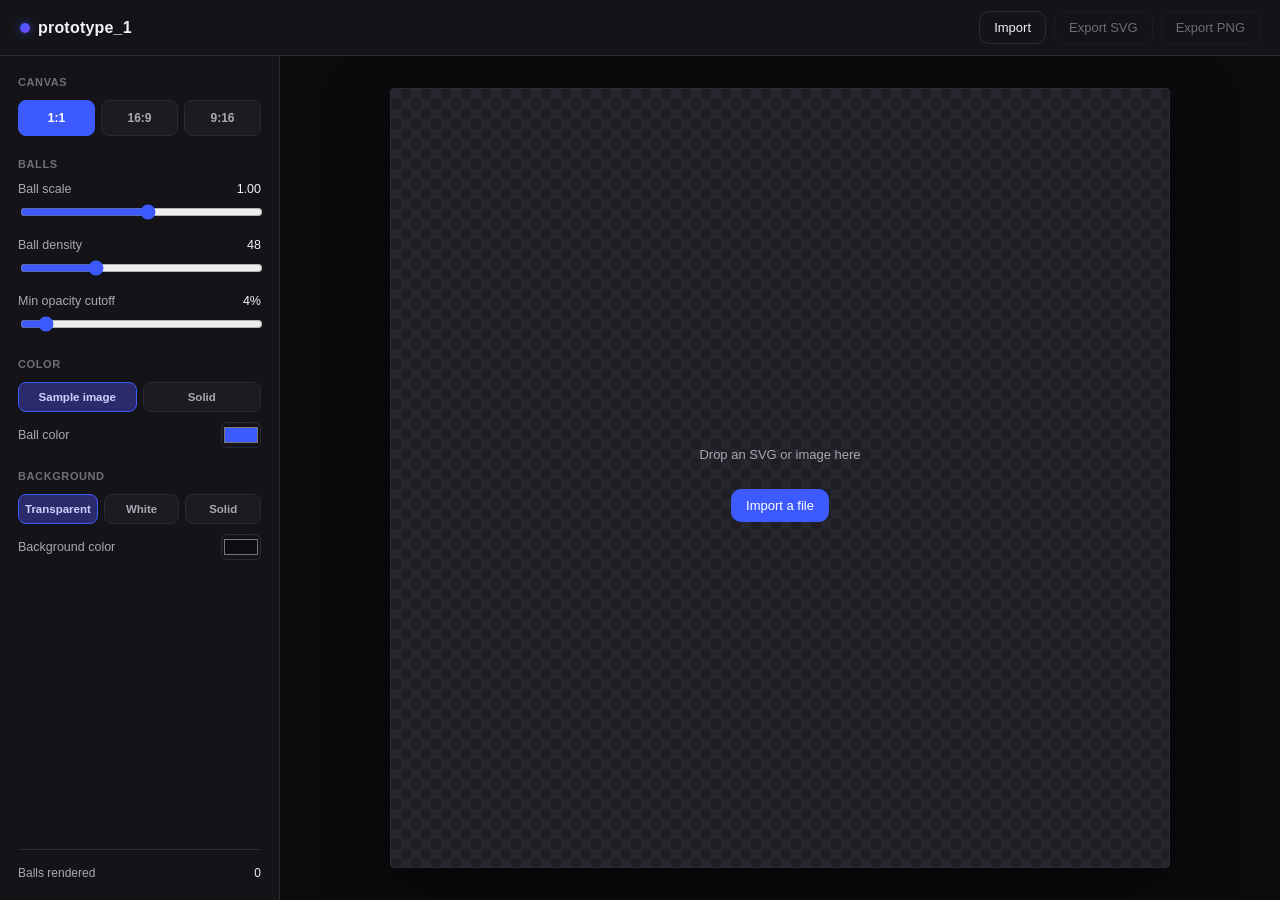
==== index.html @ d460faf8 "title fix" ====
<!doctype html>
<html lang="en">

<head>
  <meta charset="UTF-8" />
  <meta name="viewport" content="width=device-width, initial-scale=1.0" />
  <title>tool_1</title>
  <link rel="stylesheet" href="css/style.css" />
</head>

<body>
  <div class="app">
    <header class="topbar">
      <div class="brand">
        <span class="brand-dot"></span>
        <span class="brand-name">prototype_1</span>
      </div>
      <div class="topbar-actions">
        <button id="btn-import" class="btn btn-ghost">Import</button>
        <input id="file-input" type="file" accept=".svg,image/svg+xml,image/png,image/jpeg,image/webp" hidden />
        <button id="btn-export-svg" class="btn btn-ghost" disabled>Export SVG</button>
        <button id="btn-export-png" class="btn btn-ghost" disabled>Export PNG</button>
      </div>
    </header>

    <div class="workspace">
      <aside class="panel">
        <section class="panel-group">
          <h3>Canvas</h3>
          <div class="ratio-select" id="ratio-select">
            <button class="ratio-btn active" data-ratio="1:1">1:1</button>
            <button class="ratio-btn" data-ratio="16:9">16:9</button>
            <button class="ratio-btn" data-ratio="9:16">9:16</button>
          </div>
        </section>

        <section class="panel-group">
          <h3>Balls</h3>

          <label class="field">
            <div class="field-label">
              <span>Ball scale</span>
              <span class="field-value" id="val-scale">1.00</span>
            </div>
            <input type="range" id="ctrl-scale" min="0.1" max="1.8" step="0.01" value="1" />
          </label>

          <label class="field">
            <div class="field-label">
              <span>Ball density</span>
              <span class="field-value" id="val-density">48</span>
            </div>
            <input type="range" id="ctrl-density" min="4" max="150" step="1" value="48" />
          </label>

          <label class="field">
            <div class="field-label">
              <span>Min opacity cutoff</span>
              <span class="field-value" id="val-threshold">4%</span>
            </div>
            <input type="range" id="ctrl-threshold" min="0" max="50" step="1" value="4" />
          </label>
        </section>

        <section class="panel-group">
          <h3>Color</h3>
          <div class="segmented" id="color-mode">
            <button class="segmented-btn active" data-mode="sample">Sample image</button>
            <button class="segmented-btn" data-mode="solid">Solid</button>
          </div>
          <label class="field field-inline" id="solid-color-field" hidden>
            <span>Ball color</span>
            <input type="color" id="ctrl-color" value="#3d5afe" />
          </label>
        </section>

        <section class="panel-group">
          <h3>Background</h3>
          <div class="segmented" id="bg-mode">
            <button class="segmented-btn active" data-mode="transparent">Transparent</button>
            <button class="segmented-btn" data-mode="white">White</button>
            <button class="segmented-btn" data-mode="solid">Solid</button>
          </div>
          <label class="field field-inline" id="bg-color-field" hidden>
            <span>Background color</span>
            <input type="color" id="ctrl-bg-color" value="#0e0e12" />
          </label>
        </section>

        <section class="panel-group panel-group-footer">
          <div class="stat-row">
            <span>Balls rendered</span>
            <span id="stat-count">0</span>
          </div>
        </section>
      </aside>

      <main class="stage">
        <div class="stage-frame" id="stage-frame">
          <div class="empty-state" id="empty-state">
            <p>Drop an SVG or image here</p>
            <button id="btn-import-empty" class="btn btn-primary">Import a file</button>
          </div>
          <svg id="output-svg" xmlns="http://www.w3.org/2000/svg"></svg>
        </div>
      </main>
    </div>
  </div>

  <script src="js/app.js"></script>
</body>

</html>
---- css/style.css ----
:root {
  --bg-0: #0b0b0e;
  --bg-1: #141418;
  --bg-2: #1b1b21;
  --border: #2a2a32;
  --text-0: #f2f2f5;
  --text-1: #a8a8b3;
  --text-2: #6f6f7a;
  --accent: #3d5afe;
  --accent-text: #ffffff;
  --radius: 10px;
  --checker-a: #1e1e24;
  --checker-b: #26262e;
  font-family: -apple-system, "Segoe UI", Inter, Roboto, Helvetica, Arial, sans-serif;
}

* { box-sizing: border-box; }

html, body {
  height: 100%;
  margin: 0;
  background: var(--bg-0);
  color: var(--text-0);
}

.app {
  display: flex;
  flex-direction: column;
  height: 100vh;
}

/* Topbar */
.topbar {
  display: flex;
  align-items: center;
  justify-content: space-between;
  padding: 0 20px;
  height: 56px;
  flex: 0 0 auto;
  border-bottom: 1px solid var(--border);
  background: var(--bg-1);
}

.brand {
  display: flex;
  align-items: center;
  gap: 8px;
  font-weight: 600;
  letter-spacing: 0.2px;
}

.brand-dot {
  width: 10px;
  height: 10px;
  border-radius: 50%;
  background: linear-gradient(135deg, #3d5afe, #7c4dff);
  box-shadow: 0 0 10px rgba(61, 90, 254, 0.6);
}

.topbar-actions {
  display: flex;
  gap: 8px;
}

.btn {
  appearance: none;
  border: 1px solid var(--border);
  background: var(--bg-2);
  color: var(--text-0);
  padding: 8px 14px;
  border-radius: var(--radius);
  font-size: 13px;
  font-weight: 500;
  cursor: pointer;
  transition: background 0.15s ease, border-color 0.15s ease, opacity 0.15s ease;
}

.btn:hover:not(:disabled) {
  background: #232329;
  border-color: #35353f;
}

.btn:disabled {
  opacity: 0.4;
  cursor: not-allowed;
}

.btn-ghost {
  background: transparent;
}

.btn-primary {
  background: var(--accent);
  border-color: var(--accent);
  color: var(--accent-text);
}

.btn-primary:hover:not(:disabled) {
  background: #5169ff;
}

/* Workspace layout */
.workspace {
  flex: 1 1 auto;
  display: flex;
  min-height: 0;
}

/* Panel / sidebar */
.panel {
  width: 280px;
  flex: 0 0 auto;
  background: var(--bg-1);
  border-right: 1px solid var(--border);
  padding: 20px 18px;
  overflow-y: auto;
  display: flex;
  flex-direction: column;
  gap: 22px;
}

.panel-group h3 {
  margin: 0 0 12px;
  font-size: 11px;
  font-weight: 600;
  text-transform: uppercase;
  letter-spacing: 0.6px;
  color: var(--text-2);
}

.panel-group-footer {
  margin-top: auto;
  padding-top: 16px;
  border-top: 1px solid var(--border);
}

.stat-row {
  display: flex;
  justify-content: space-between;
  font-size: 12px;
  color: var(--text-1);
}

.stat-row span:last-child {
  color: var(--text-0);
  font-variant-numeric: tabular-nums;
}

/* Ratio select */
.ratio-select {
  display: grid;
  grid-template-columns: repeat(3, 1fr);
  gap: 6px;
}

.ratio-btn {
  padding: 10px 4px;
  border-radius: 8px;
  border: 1px solid var(--border);
  background: var(--bg-2);
  color: var(--text-1);
  font-size: 12px;
  font-weight: 600;
  cursor: pointer;
  transition: all 0.15s ease;
}

.ratio-btn:hover {
  border-color: #3a3a44;
  color: var(--text-0);
}

.ratio-btn.active {
  background: var(--accent);
  border-color: var(--accent);
  color: var(--accent-text);
}

/* Segmented control */
.segmented {
  display: grid;
  grid-template-columns: repeat(2, 1fr);
  gap: 6px;
  margin-bottom: 10px;
}

.segmented:has(button:nth-child(3)) {
  grid-template-columns: repeat(3, 1fr);
}

.segmented-btn {
  padding: 8px 6px;
  border-radius: 8px;
  border: 1px solid var(--border);
  background: var(--bg-2);
  color: var(--text-1);
  font-size: 11.5px;
  font-weight: 600;
  cursor: pointer;
  transition: all 0.15s ease;
}

.segmented-btn:hover {
  border-color: #3a3a44;
  color: var(--text-0);
}

.segmented-btn.active {
  background: #2b2b6b;
  border-color: var(--accent);
  color: #c9d2ff;
}

/* Fields */
.field {
  display: block;
  margin-bottom: 14px;
}

.field:last-child {
  margin-bottom: 0;
}

.field-label {
  display: flex;
  justify-content: space-between;
  font-size: 12.5px;
  color: var(--text-1);
  margin-bottom: 6px;
}

.field-value {
  color: var(--text-0);
  font-variant-numeric: tabular-nums;
}

.field-inline {
  display: flex;
  align-items: center;
  justify-content: space-between;
  font-size: 12.5px;
  color: var(--text-1);
}

input[type="range"] {
  width: 100%;
  accent-color: var(--accent);
}

input[type="color"] {
  width: 40px;
  height: 26px;
  padding: 0;
  border: 1px solid var(--border);
  border-radius: 6px;
  background: transparent;
  cursor: pointer;
}

/* Stage */
.stage {
  flex: 1 1 auto;
  display: flex;
  align-items: center;
  justify-content: center;
  padding: 32px;
  min-width: 0;
  overflow: auto;
  background:
    linear-gradient(var(--bg-0), var(--bg-0));
}

.stage-frame {
  position: relative;
  background-color: transparent;
  background-image:
    linear-gradient(45deg, var(--checker-a) 25%, transparent 25%),
    linear-gradient(-45deg, var(--checker-a) 25%, transparent 25%),
    linear-gradient(45deg, transparent 75%, var(--checker-a) 75%),
    linear-gradient(-45deg, transparent 75%, var(--checker-a) 75%);
  background-size: 20px 20px;
  background-position: 0 0, 0 10px, 10px -10px, -10px 0px;
  background-color: var(--checker-b);
  border: 1px solid var(--border);
  border-radius: 4px;
  box-shadow: 0 20px 60px rgba(0, 0, 0, 0.5);
  max-width: 100%;
  max-height: 100%;
}

/* Aspect ratio boxes sized via JS width/height, capped by CSS */
.stage-frame {
  width: 640px;
  height: 640px;
}

#output-svg {
  display: block;
  width: 100%;
  height: 100%;
}

.empty-state {
  position: absolute;
  inset: 0;
  display: flex;
  flex-direction: column;
  align-items: center;
  justify-content: center;
  gap: 14px;
  color: var(--text-1);
  font-size: 13px;
  text-align: center;
  pointer-events: none;
}

.empty-state button {
  pointer-events: all;
}

.stage-frame.drag-over {
  outline: 2px dashed var(--accent);
  outline-offset: 4px;
}

.stage-frame.has-image .empty-state {
  display: none;
}
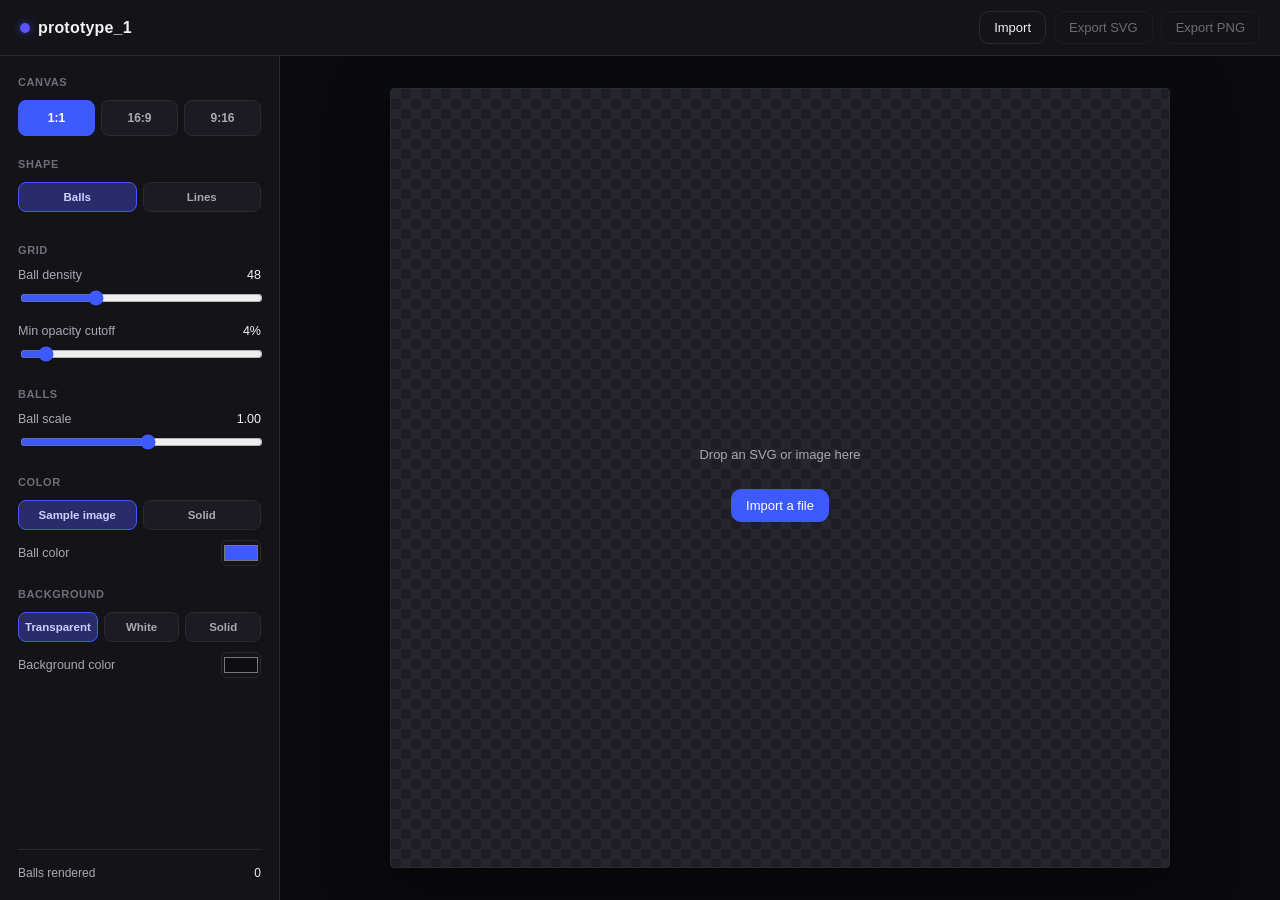
==== commit 53879162: "lines test" ====
--- a/index.html
+++ b/index.html
@@ -35,19 +35,19 @@
         </section>
 
         <section class="panel-group">
-          <h3>Balls</h3>
+          <h3>Shape</h3>
+          <div class="segmented" id="shape-mode">
+            <button class="segmented-btn active" data-mode="balls">Balls</button>
+            <button class="segmented-btn" data-mode="lines">Lines</button>
+          </div>
+        </section>
+
+        <section class="panel-group">
+          <h3>Grid</h3>
 
           <label class="field">
             <div class="field-label">
-              <span>Ball scale</span>
-              <span class="field-value" id="val-scale">1.00</span>
-            </div>
-            <input type="range" id="ctrl-scale" min="0.1" max="1.8" step="0.01" value="1" />
-          </label>
-
-          <label class="field">
-            <div class="field-label">
-              <span>Ball density</span>
+              <span id="label-density">Ball density</span>
               <span class="field-value" id="val-density">48</span>
             </div>
             <input type="range" id="ctrl-density" min="4" max="150" step="1" value="48" />
@@ -59,6 +59,62 @@
               <span class="field-value" id="val-threshold">4%</span>
             </div>
             <input type="range" id="ctrl-threshold" min="0" max="50" step="1" value="4" />
+          </label>
+        </section>
+
+        <section class="panel-group" id="ball-settings">
+          <h3>Balls</h3>
+
+          <label class="field">
+            <div class="field-label">
+              <span>Ball scale</span>
+              <span class="field-value" id="val-scale">1.00</span>
+            </div>
+            <input type="range" id="ctrl-scale" min="0.1" max="1.8" step="0.01" value="1" />
+          </label>
+        </section>
+
+        <section class="panel-group" id="line-settings" hidden>
+          <h3>Lines</h3>
+
+          <label class="field">
+            <div class="field-label">
+              <span>Line scale</span>
+              <span class="field-value" id="val-line-scale">1.00</span>
+            </div>
+            <input type="range" id="ctrl-line-scale" min="0.1" max="2.5" step="0.01" value="1" />
+          </label>
+
+          <label class="field">
+            <div class="field-label">
+              <span>Line thickness</span>
+              <span class="field-value" id="val-line-thickness">0.12</span>
+            </div>
+            <input type="range" id="ctrl-line-thickness" min="0.02" max="0.6" step="0.01" value="0.12" />
+          </label>
+
+          <label class="field">
+            <div class="field-label">
+              <span>Line angle</span>
+              <span class="field-value" id="val-line-angle">45°</span>
+            </div>
+            <input type="range" id="ctrl-line-angle" min="0" max="360" step="1" value="45" />
+          </label>
+
+          <label class="field">
+            <div class="field-label">
+              <span>Angle jitter</span>
+              <span class="field-value" id="val-line-angle-jitter">0°</span>
+            </div>
+            <input type="range" id="ctrl-line-angle-jitter" min="0" max="90" step="1" value="0" />
+          </label>
+
+          <label class="field">
+            <div class="field-label">
+              <span>Position jitter</span>
+              <span class="field-value" id="val-line-position-jitter">0%</span>
+            </div>
+            <input type="range" id="ctrl-line-position-jitter" min="0" max="100" step="1" value="0" />
           </label>
         </section>
 
@@ -89,7 +145,7 @@
 
         <section class="panel-group panel-group-footer">
           <div class="stat-row">
-            <span>Balls rendered</span>
+            <span id="label-stat-count">Balls rendered</span>
             <span id="stat-count">0</span>
           </div>
         </section>
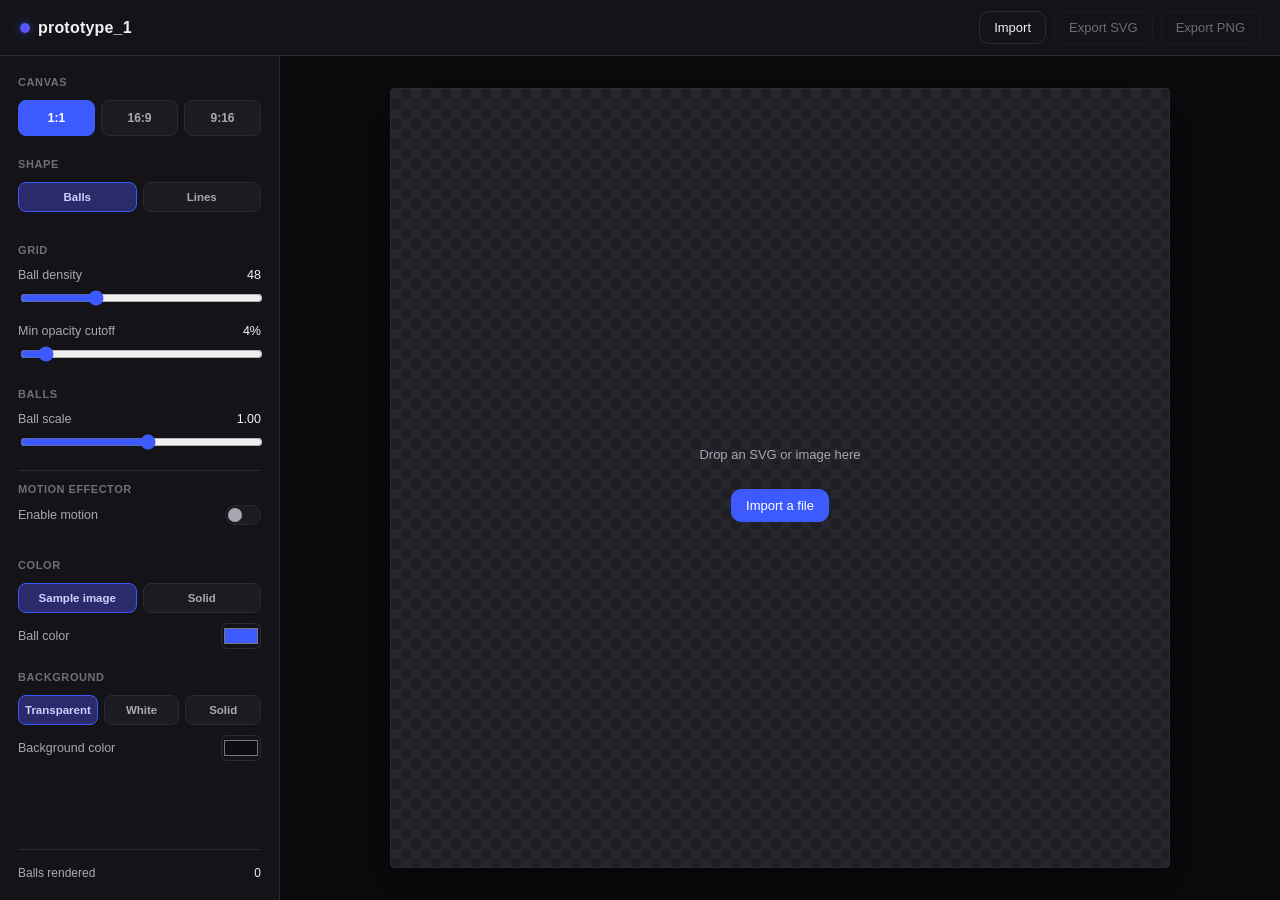
==== commit 4bda6bb3: "ball motion" ====
--- a/index.html
+++ b/index.html
@@ -72,6 +72,57 @@
             </div>
             <input type="range" id="ctrl-scale" min="0.1" max="1.8" step="0.01" value="1" />
           </label>
+
+          <div class="subheading">Motion effector</div>
+
+          <div class="field-inline" style="margin-bottom: 12px;">
+            <span>Enable motion</span>
+            <label class="switch">
+              <input type="checkbox" id="ctrl-motion-enabled" />
+              <span class="switch-track"><span class="switch-thumb"></span></span>
+            </label>
+          </div>
+
+          <div id="motion-controls" hidden>
+            <div class="segmented" id="motion-shape">
+              <button class="segmented-btn active" data-shape="circular">Circular</button>
+              <button class="segmented-btn" data-shape="square">Square</button>
+              <button class="segmented-btn" data-shape="triangular">Triangular</button>
+              <button class="segmented-btn" data-shape="star">Star</button>
+            </div>
+
+            <label class="field">
+              <div class="field-label">
+                <span>Speed</span>
+                <span class="field-value" id="val-motion-speed">1.00</span>
+              </div>
+              <input type="range" id="ctrl-motion-speed" min="0.1" max="5" step="0.1" value="1" />
+            </label>
+
+            <label class="field">
+              <div class="field-label">
+                <span>Wave amplitude</span>
+                <span class="field-value" id="val-motion-amplitude">60%</span>
+              </div>
+              <input type="range" id="ctrl-motion-amplitude" min="0" max="150" step="5" value="60" />
+            </label>
+
+            <div class="field-inline" style="margin-bottom: 10px;">
+              <span>Randomize ball scale</span>
+              <label class="switch">
+                <input type="checkbox" id="ctrl-motion-randomness" />
+                <span class="switch-track"><span class="switch-thumb"></span></span>
+              </label>
+            </div>
+
+            <label class="field" id="motion-randomness-amount-field" hidden>
+              <div class="field-label">
+                <span>Randomness amount</span>
+                <span class="field-value" id="val-motion-randomness-amount">40%</span>
+              </div>
+              <input type="range" id="ctrl-motion-randomness-amount" min="0" max="100" step="5" value="40" />
+            </label>
+          </div>
         </section>
 
         <section class="panel-group" id="line-settings" hidden>
--- a/css/style.css
+++ b/css/style.css
@@ -188,6 +188,10 @@
   grid-template-columns: repeat(3, 1fr);
 }
 
+.segmented:has(button:nth-child(4)) {
+  grid-template-columns: repeat(2, 1fr);
+}
+
 .segmented-btn {
   padding: 8px 6px;
   border-radius: 8px;
@@ -209,6 +213,67 @@
   background: #2b2b6b;
   border-color: var(--accent);
   color: #c9d2ff;
+}
+
+/* Subheading */
+.subheading {
+  font-size: 11px;
+  font-weight: 600;
+  text-transform: uppercase;
+  letter-spacing: 0.5px;
+  color: var(--text-2);
+  margin: 16px 0 10px;
+  padding-top: 12px;
+  border-top: 1px solid var(--border);
+}
+
+/* Toggle switch */
+.switch {
+  position: relative;
+  display: inline-block;
+  width: 36px;
+  height: 20px;
+  flex: 0 0 auto;
+  cursor: pointer;
+}
+
+.switch input {
+  position: absolute;
+  opacity: 0;
+  width: 100%;
+  height: 100%;
+  margin: 0;
+  cursor: pointer;
+}
+
+.switch-track {
+  position: absolute;
+  inset: 0;
+  background: var(--bg-2);
+  border: 1px solid var(--border);
+  border-radius: 999px;
+  transition: background 0.15s ease, border-color 0.15s ease;
+}
+
+.switch-thumb {
+  position: absolute;
+  top: 2px;
+  left: 2px;
+  width: 14px;
+  height: 14px;
+  border-radius: 50%;
+  background: var(--text-1);
+  transition: transform 0.15s ease, background 0.15s ease;
+}
+
+.switch input:checked + .switch-track {
+  background: #2b2b6b;
+  border-color: var(--accent);
+}
+
+.switch input:checked + .switch-track .switch-thumb {
+  transform: translateX(16px);
+  background: var(--accent);
 }
 
 /* Fields */
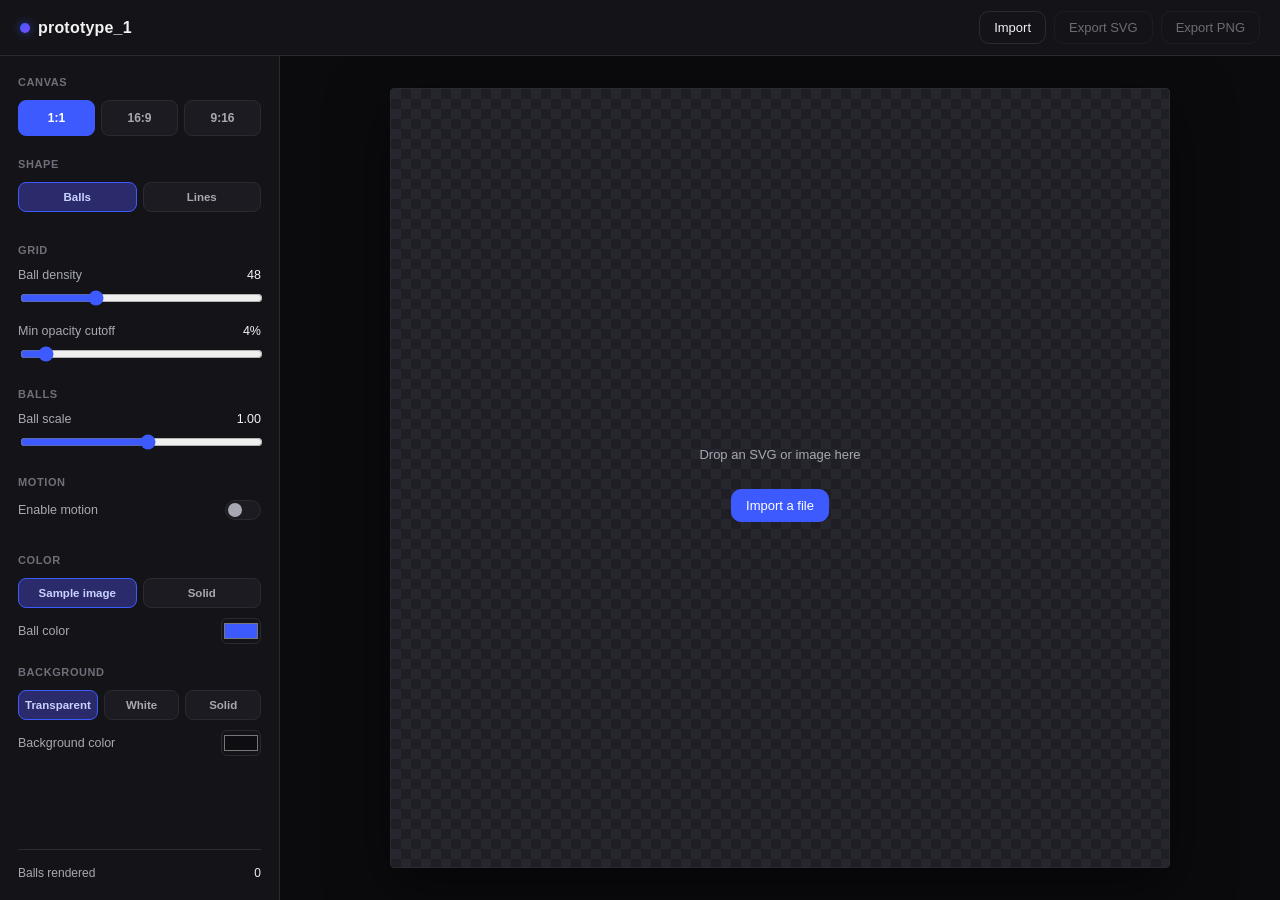
==== commit d6f25063: "motion lines" ====
--- a/index.html
+++ b/index.html
@@ -72,8 +72,54 @@
             </div>
             <input type="range" id="ctrl-scale" min="0.1" max="1.8" step="0.01" value="1" />
           </label>
-
-          <div class="subheading">Motion effector</div>
+        </section>
+
+        <section class="panel-group" id="line-settings" hidden>
+          <h3>Lines</h3>
+
+          <label class="field">
+            <div class="field-label">
+              <span>Line scale</span>
+              <span class="field-value" id="val-line-scale">1.00</span>
+            </div>
+            <input type="range" id="ctrl-line-scale" min="0.1" max="2.5" step="0.01" value="1" />
+          </label>
+
+          <label class="field">
+            <div class="field-label">
+              <span>Line thickness</span>
+              <span class="field-value" id="val-line-thickness">0.12</span>
+            </div>
+            <input type="range" id="ctrl-line-thickness" min="0.02" max="0.6" step="0.01" value="0.12" />
+          </label>
+
+          <label class="field">
+            <div class="field-label">
+              <span>Line angle</span>
+              <span class="field-value" id="val-line-angle">45°</span>
+            </div>
+            <input type="range" id="ctrl-line-angle" min="0" max="360" step="1" value="45" />
+          </label>
+
+          <label class="field">
+            <div class="field-label">
+              <span>Angle jitter</span>
+              <span class="field-value" id="val-line-angle-jitter">0°</span>
+            </div>
+            <input type="range" id="ctrl-line-angle-jitter" min="0" max="90" step="1" value="0" />
+          </label>
+
+          <label class="field">
+            <div class="field-label">
+              <span>Position jitter</span>
+              <span class="field-value" id="val-line-position-jitter">0%</span>
+            </div>
+            <input type="range" id="ctrl-line-position-jitter" min="0" max="100" step="1" value="0" />
+          </label>
+        </section>
+
+        <section class="panel-group">
+          <h3>Motion</h3>
 
           <div class="field-inline" style="margin-bottom: 12px;">
             <span>Enable motion</span>
@@ -84,6 +130,8 @@
           </div>
 
           <div id="motion-controls" hidden>
+            <p class="hint" id="motion-hint">Waves scale the balls as the effector passes through them.</p>
+
             <div class="segmented" id="motion-shape">
               <button class="segmented-btn active" data-shape="circular">Circular</button>
               <button class="segmented-btn" data-shape="square">Square</button>
@@ -91,6 +139,18 @@
               <button class="segmented-btn" data-shape="star">Star</button>
             </div>
 
+            <div class="field">
+              <div class="field-label">
+                <span>Emission position</span>
+                <span class="field-value" id="val-motion-position">50%, 50%</span>
+              </div>
+              <div class="position-pad" id="motion-pos-pad" title="Drag to move the effector. Double-click to reset to center.">
+                <div class="position-pad-crosshair-h"></div>
+                <div class="position-pad-crosshair-v"></div>
+                <div class="position-pad-dot" id="motion-pos-dot"></div>
+              </div>
+            </div>
+
             <label class="field">
               <div class="field-label">
                 <span>Speed</span>
@@ -101,6 +161,14 @@
 
             <label class="field">
               <div class="field-label">
+                <span>Wave count</span>
+                <span class="field-value" id="val-motion-waves">3</span>
+              </div>
+              <input type="range" id="ctrl-motion-waves" min="1" max="12" step="1" value="3" />
+            </label>
+
+            <label class="field">
+              <div class="field-label">
                 <span>Wave amplitude</span>
                 <span class="field-value" id="val-motion-amplitude">60%</span>
               </div>
@@ -108,7 +176,7 @@
             </label>
 
             <div class="field-inline" style="margin-bottom: 10px;">
-              <span>Randomize ball scale</span>
+              <span id="label-motion-randomness">Randomize ball scale</span>
               <label class="switch">
                 <input type="checkbox" id="ctrl-motion-randomness" />
                 <span class="switch-track"><span class="switch-thumb"></span></span>
@@ -123,50 +191,6 @@
               <input type="range" id="ctrl-motion-randomness-amount" min="0" max="100" step="5" value="40" />
             </label>
           </div>
-        </section>
-
-        <section class="panel-group" id="line-settings" hidden>
-          <h3>Lines</h3>
-
-          <label class="field">
-            <div class="field-label">
-              <span>Line scale</span>
-              <span class="field-value" id="val-line-scale">1.00</span>
-            </div>
-            <input type="range" id="ctrl-line-scale" min="0.1" max="2.5" step="0.01" value="1" />
-          </label>
-
-          <label class="field">
-            <div class="field-label">
-              <span>Line thickness</span>
-              <span class="field-value" id="val-line-thickness">0.12</span>
-            </div>
-            <input type="range" id="ctrl-line-thickness" min="0.02" max="0.6" step="0.01" value="0.12" />
-          </label>
-
-          <label class="field">
-            <div class="field-label">
-              <span>Line angle</span>
-              <span class="field-value" id="val-line-angle">45°</span>
-            </div>
-            <input type="range" id="ctrl-line-angle" min="0" max="360" step="1" value="45" />
-          </label>
-
-          <label class="field">
-            <div class="field-label">
-              <span>Angle jitter</span>
-              <span class="field-value" id="val-line-angle-jitter">0°</span>
-            </div>
-            <input type="range" id="ctrl-line-angle-jitter" min="0" max="90" step="1" value="0" />
-          </label>
-
-          <label class="field">
-            <div class="field-label">
-              <span>Position jitter</span>
-              <span class="field-value" id="val-line-position-jitter">0%</span>
-            </div>
-            <input type="range" id="ctrl-line-position-jitter" min="0" max="100" step="1" value="0" />
-          </label>
         </section>
 
         <section class="panel-group">
--- a/css/style.css
+++ b/css/style.css
@@ -276,6 +276,61 @@
   background: var(--accent);
 }
 
+.hint {
+  margin: 0 0 12px;
+  font-size: 11.5px;
+  line-height: 1.4;
+  color: var(--text-2);
+}
+
+/* Position pad */
+.position-pad {
+  position: relative;
+  width: 100%;
+  aspect-ratio: 1 / 1;
+  background: var(--bg-2);
+  border: 1px solid var(--border);
+  border-radius: 8px;
+  margin-top: 4px;
+  cursor: crosshair;
+  overflow: hidden;
+  touch-action: none;
+}
+
+.position-pad-crosshair-h,
+.position-pad-crosshair-v {
+  position: absolute;
+  background: var(--border);
+  pointer-events: none;
+}
+
+.position-pad-crosshair-h {
+  left: 0;
+  right: 0;
+  top: 50%;
+  height: 1px;
+}
+
+.position-pad-crosshair-v {
+  top: 0;
+  bottom: 0;
+  left: 50%;
+  width: 1px;
+}
+
+.position-pad-dot {
+  position: absolute;
+  left: 50%;
+  top: 50%;
+  width: 12px;
+  height: 12px;
+  border-radius: 50%;
+  background: var(--accent);
+  box-shadow: 0 0 0 4px rgba(61, 90, 254, 0.25);
+  transform: translate(-50%, -50%);
+  pointer-events: none;
+}
+
 /* Fields */
 .field {
   display: block;
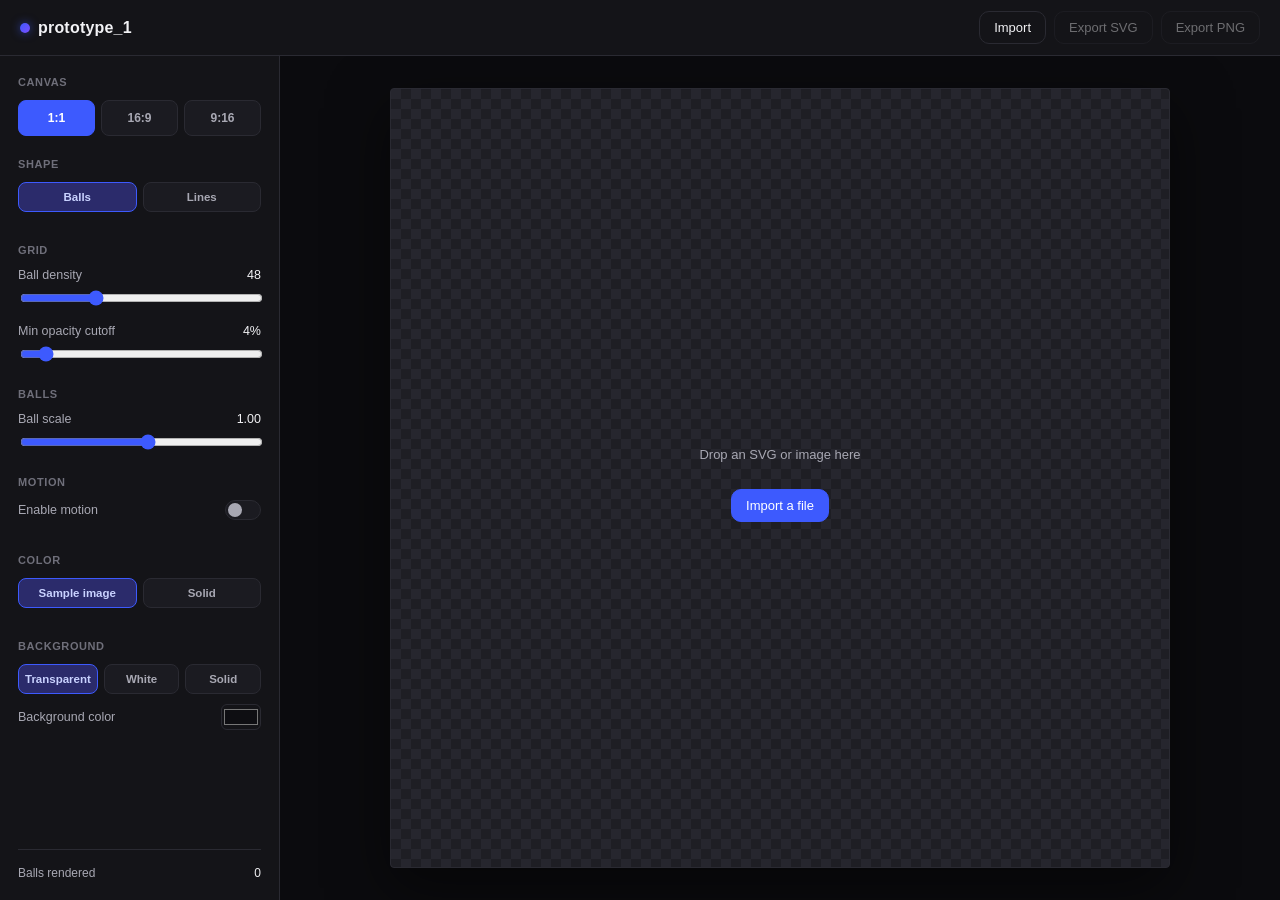
==== commit fa78b63b: "gradients" ====
--- a/index.html
+++ b/index.html
@@ -199,10 +199,32 @@
             <button class="segmented-btn active" data-mode="sample">Sample image</button>
             <button class="segmented-btn" data-mode="solid">Solid</button>
           </div>
-          <label class="field field-inline" id="solid-color-field" hidden>
-            <span>Ball color</span>
-            <input type="color" id="ctrl-color" value="#3d5afe" />
-          </label>
+
+          <div id="solid-color-controls" hidden>
+            <div class="segmented" id="fill-type">
+              <button class="segmented-btn active" data-fill="flat">Flat</button>
+              <button class="segmented-btn" data-fill="linear">Linear</button>
+              <button class="segmented-btn" data-fill="radial">Radial</button>
+            </div>
+
+            <label class="field field-inline">
+              <span id="label-color-a">Color</span>
+              <input type="color" id="ctrl-color-a" value="#3d5afe" />
+            </label>
+
+            <label class="field field-inline" id="color-b-field" hidden>
+              <span>Color B</span>
+              <input type="color" id="ctrl-color-b" value="#ff4d8d" />
+            </label>
+
+            <label class="field" id="gradient-angle-field" hidden>
+              <div class="field-label">
+                <span>Gradient angle</span>
+                <span class="field-value" id="val-gradient-angle">90°</span>
+              </div>
+              <input type="range" id="ctrl-gradient-angle" min="0" max="360" step="1" value="90" />
+            </label>
+          </div>
         </section>
 
         <section class="panel-group">
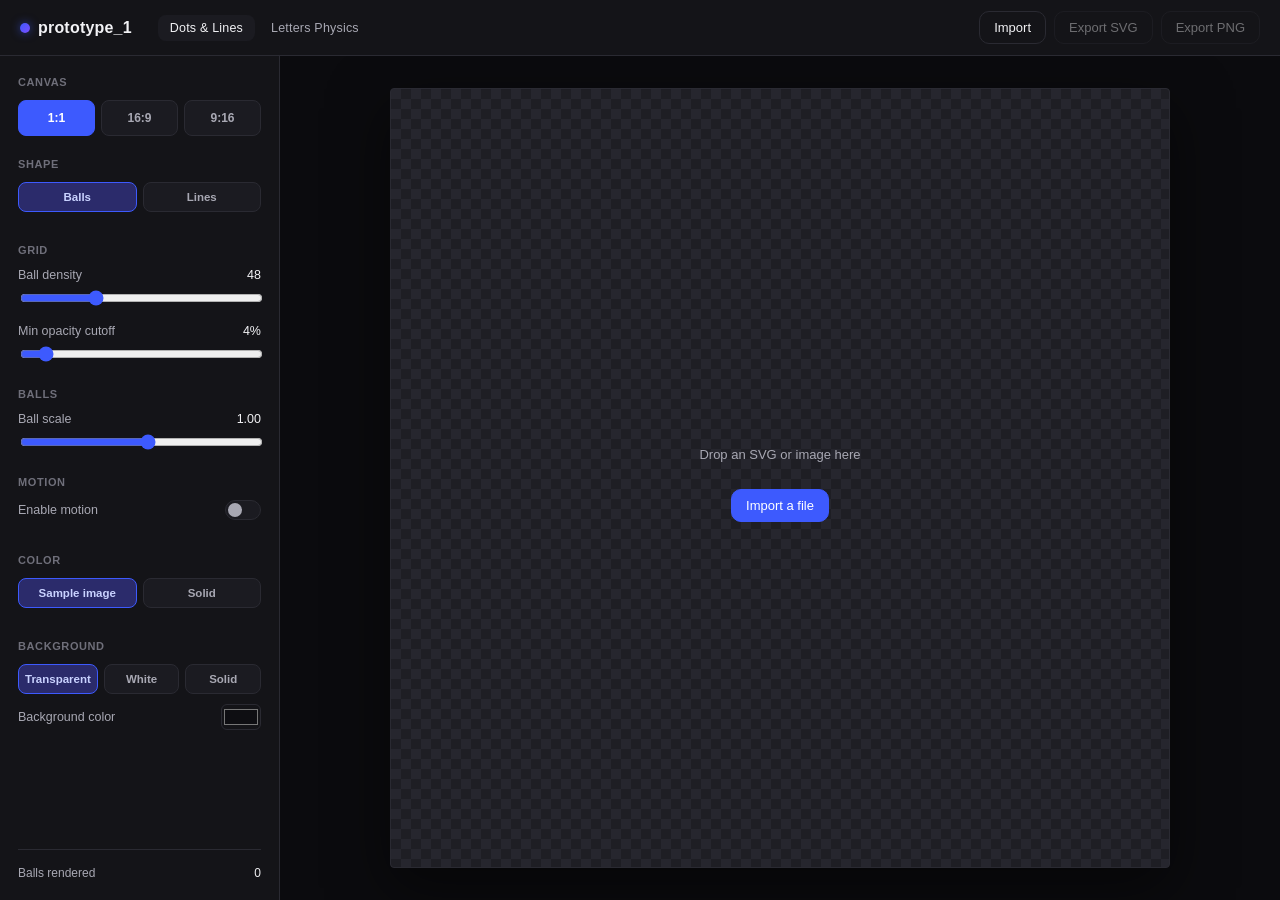
==== commit 8026a82a: "new feature" ====
--- a/index.html
+++ b/index.html
@@ -14,6 +14,10 @@
       <div class="brand">
         <span class="brand-dot"></span>
         <span class="brand-name">prototype_1</span>
+        <nav class="nav-links">
+          <a href="index.html" class="active">Dots &amp; Lines</a>
+          <a href="letters.html">Letters Physics</a>
+        </nav>
       </div>
       <div class="topbar-actions">
         <button id="btn-import" class="btn btn-ghost">Import</button>
--- a/css/style.css
+++ b/css/style.css
@@ -57,6 +57,32 @@
   box-shadow: 0 0 10px rgba(61, 90, 254, 0.6);
 }
 
+.nav-links {
+  display: flex;
+  gap: 4px;
+  margin-left: 18px;
+}
+
+.nav-links a {
+  padding: 6px 12px;
+  border-radius: 8px;
+  font-size: 12.5px;
+  font-weight: 500;
+  color: var(--text-1);
+  text-decoration: none;
+  transition: background 0.15s ease, color 0.15s ease;
+}
+
+.nav-links a:hover {
+  color: var(--text-0);
+  background: var(--bg-2);
+}
+
+.nav-links a.active {
+  color: var(--text-0);
+  background: var(--bg-2);
+}
+
 .topbar-actions {
   display: flex;
   gap: 8px;
@@ -414,7 +440,8 @@
   height: 640px;
 }
 
-#output-svg {
+#output-svg,
+#physics-canvas {
   display: block;
   width: 100%;
   height: 100%;
@@ -446,3 +473,69 @@
 .stage-frame.has-image .empty-state {
   display: none;
 }
+
+/* Letter order list */
+.order-list {
+  display: flex;
+  flex-direction: column;
+  gap: 4px;
+  max-height: 220px;
+  overflow-y: auto;
+}
+
+.order-item {
+  display: flex;
+  align-items: center;
+  gap: 8px;
+  padding: 4px 6px;
+  border-radius: 8px;
+  background: var(--bg-2);
+  border: 1px solid var(--border);
+}
+
+.order-item-index {
+  width: 18px;
+  flex: 0 0 auto;
+  font-size: 11px;
+  color: var(--text-2);
+  text-align: right;
+  font-variant-numeric: tabular-nums;
+}
+
+.order-item-thumb {
+  width: 26px;
+  height: 26px;
+  flex: 0 0 auto;
+  object-fit: contain;
+  background: #000;
+  border-radius: 4px;
+}
+
+.order-item-controls {
+  margin-left: auto;
+  display: flex;
+  gap: 4px;
+}
+
+.order-item-btn {
+  width: 22px;
+  height: 22px;
+  flex: 0 0 auto;
+  border: 1px solid var(--border);
+  background: var(--bg-1);
+  color: var(--text-0);
+  border-radius: 6px;
+  font-size: 11px;
+  line-height: 1;
+  cursor: pointer;
+}
+
+.order-item-btn:hover:not(:disabled) {
+  background: #232329;
+  border-color: #35353f;
+}
+
+.order-item-btn:disabled {
+  opacity: 0.3;
+  cursor: not-allowed;
+}
